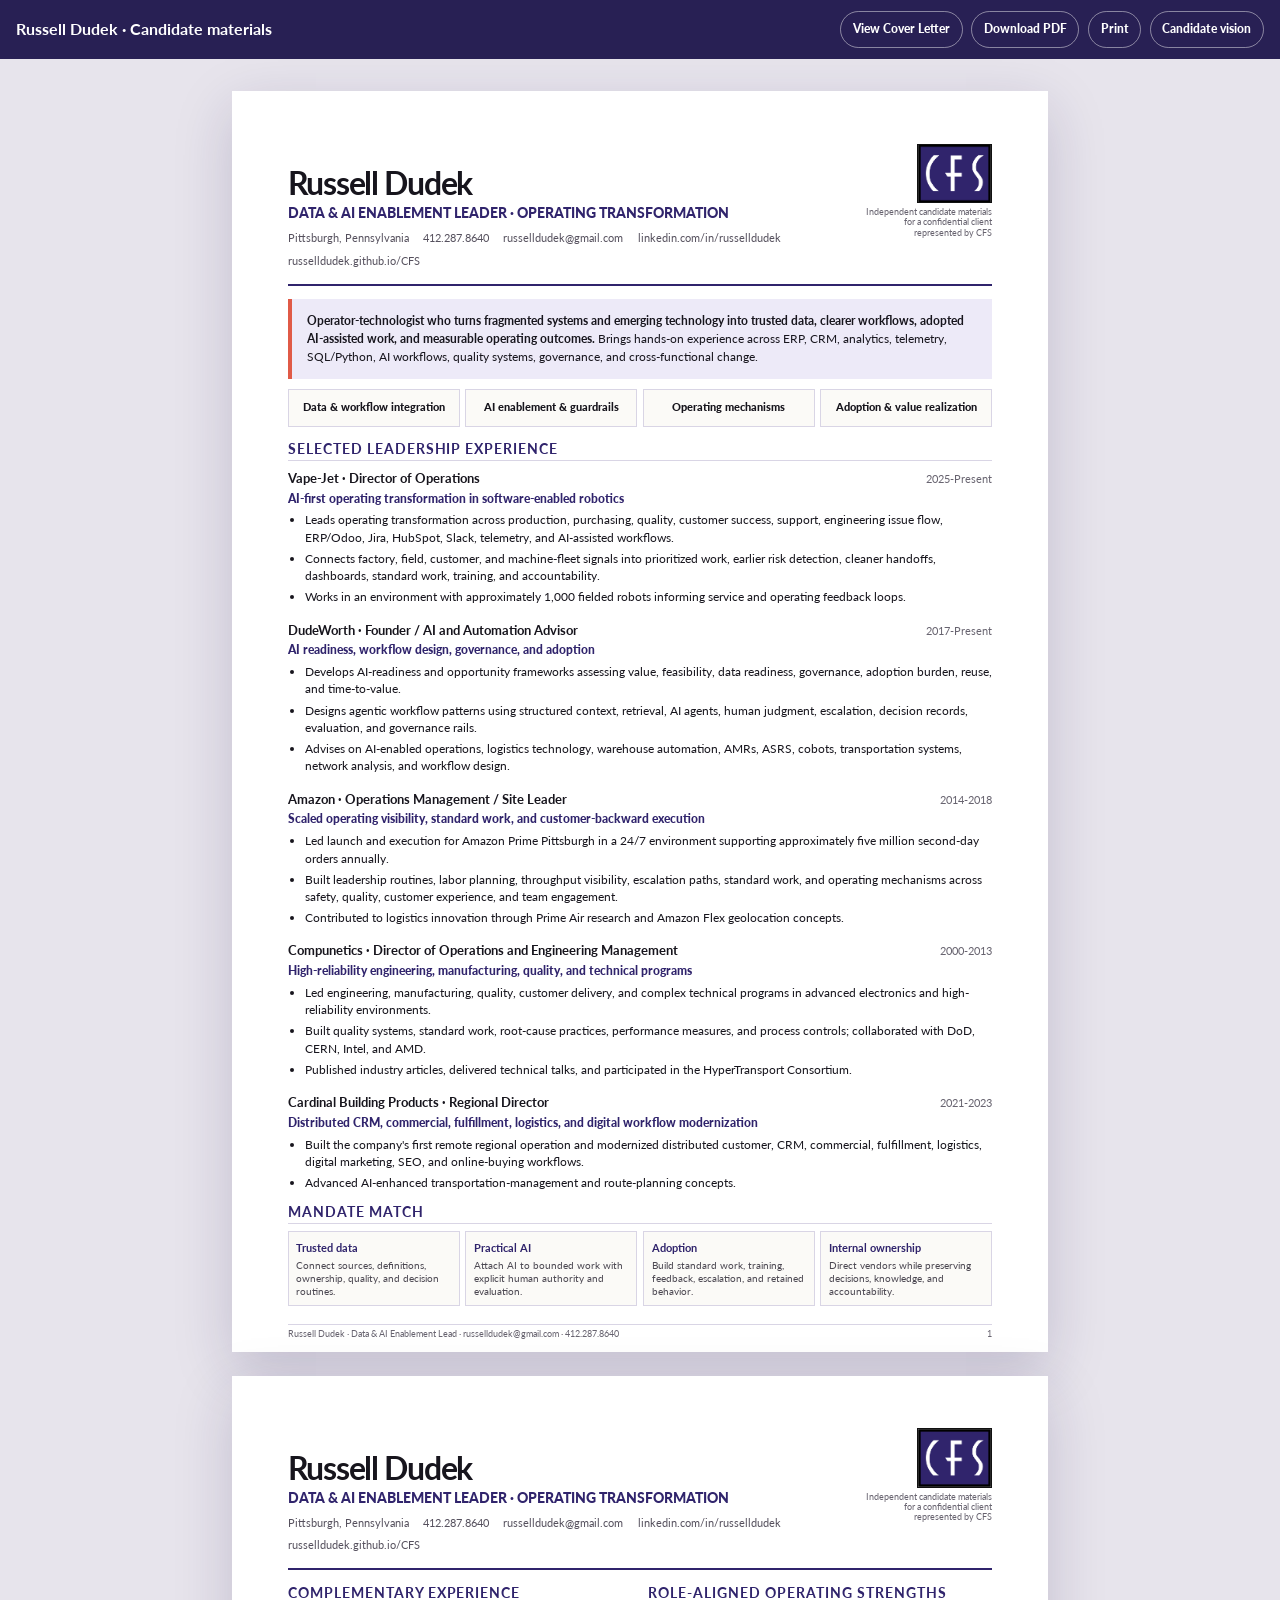
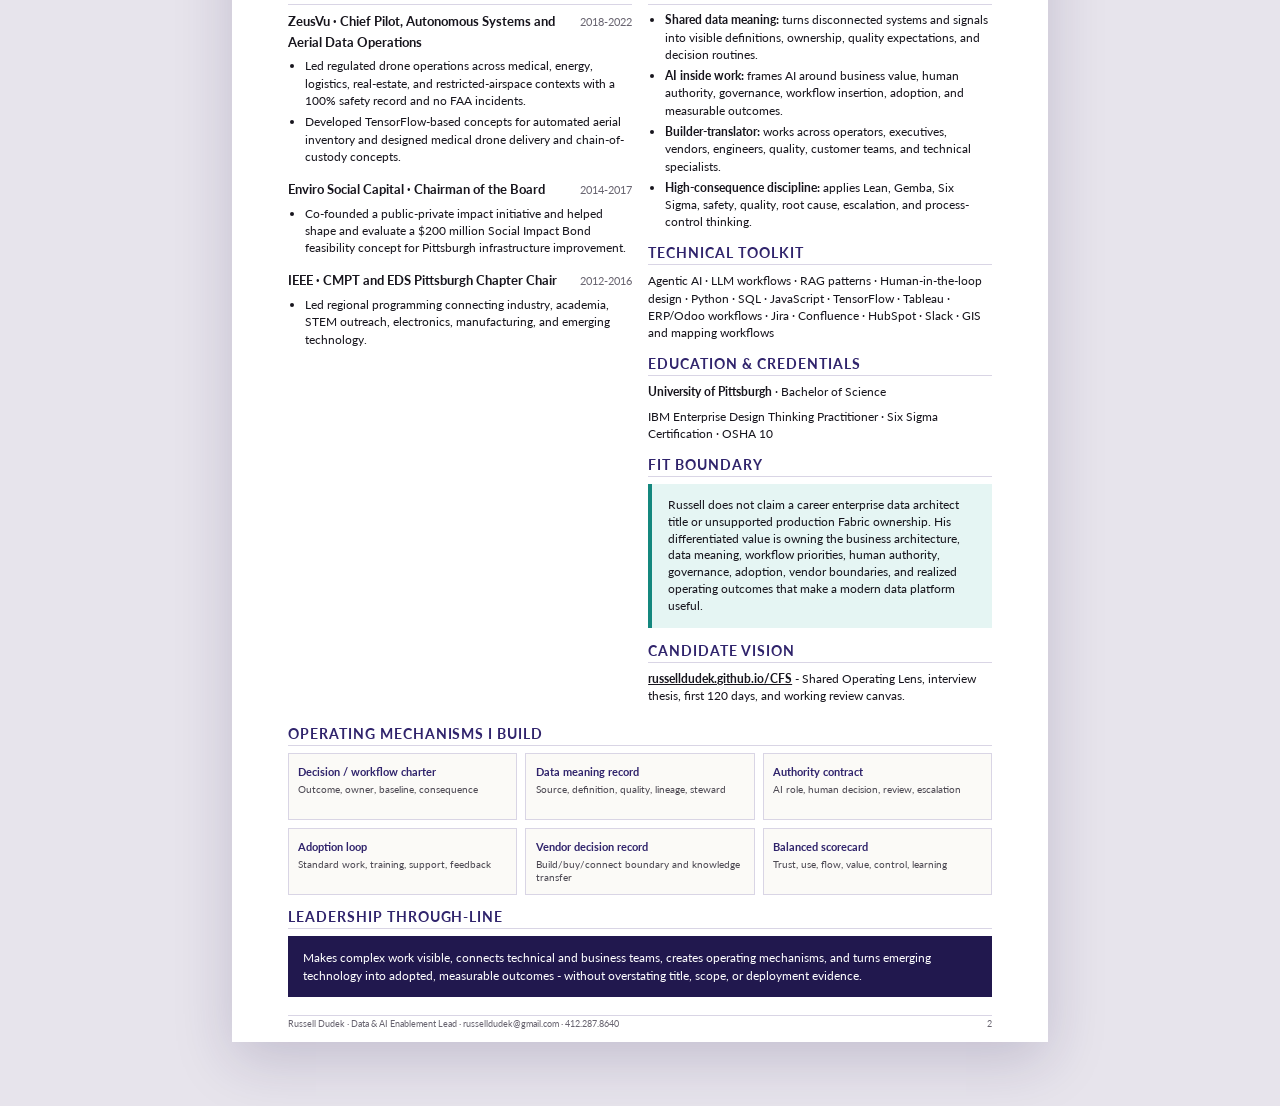
==== resume.html @ 14e761a8 "Publish complete CFS candidate campaign [skip ci]" ====
<!doctype html><html lang="en"><head><title>Russell Dudek | Data & AI Enablement Lead Resume</title><meta charset="utf-8"><meta name="viewport" content="width=device-width, initial-scale=1"><meta name="description" content="Independent candidate vision for a Data & AI Enablement Lead role represented by CFS."><link rel="stylesheet" href="styles.css"></head><body class="document-body">
<div class="document-toolbar"><strong>Russell Dudek · Candidate materials</strong><div class="tool-links"><a href="cover-letter.html">View Cover Letter</a><a href="docs/Russell-Dudek-CFS-Resume.pdf" download>Download PDF</a><button onclick="window.print()">Print</button><a href="index.html">Candidate vision</a></div></div>
<main class="document-stack">
<section class="sheet"><header class="doc-header"><div class="doc-identity"><h1>Russell Dudek</h1><div class="doc-title">DATA & AI ENABLEMENT LEADER · OPERATING TRANSFORMATION</div><div class="contact-line"><span>Pittsburgh, Pennsylvania</span><a href="tel:+14122878640">412.287.8640</a><a href="mailto:russelldudek@gmail.com">russelldudek@gmail.com</a><a href="https://www.linkedin.com/in/russelldudek">linkedin.com/in/russelldudek</a><a href="https://russelldudek.github.io/CFS/">russelldudek.github.io/CFS</a></div></div><div class="doc-brand"><img src="assets/brand/cfs-logo.jpg" alt="CFS logo"><span>Independent candidate materials for a confidential client represented by CFS</span></div></header>
<div class="doc-summary"><strong>Operator-technologist who turns fragmented systems and emerging technology into trusted data, clearer workflows, adopted AI-assisted work, and measurable operating outcomes.</strong> Brings hands-on experience across ERP, CRM, analytics, telemetry, SQL/Python, AI workflows, quality systems, governance, and cross-functional change.</div>
<div class="capability-band"><div class="capability">Data & workflow integration</div><div class="capability">AI enablement & guardrails</div><div class="capability">Operating mechanisms</div><div class="capability">Adoption & value realization</div></div>
<div class="doc-section"><h2>Selected Leadership Experience</h2>
<div class="resume-role"><div class="role-head"><strong>Vape-Jet · Director of Operations</strong><span class="dates">2025-Present</span></div><div class="role-sub">AI-first operating transformation in software-enabled robotics</div><ul class="compact-list"><li>Leads operating transformation across production, purchasing, quality, customer success, support, engineering issue flow, ERP/Odoo, Jira, HubSpot, Slack, telemetry, and AI-assisted workflows.</li><li>Connects factory, field, customer, and machine-fleet signals into prioritized work, earlier risk detection, cleaner handoffs, dashboards, standard work, training, and accountability.</li><li>Works in an environment with approximately 1,000 fielded robots informing service and operating feedback loops.</li></ul></div>
<div class="resume-role"><div class="role-head"><strong>DudeWorth · Founder / AI and Automation Advisor</strong><span class="dates">2017-Present</span></div><div class="role-sub">AI readiness, workflow design, governance, and adoption</div><ul class="compact-list"><li>Develops AI-readiness and opportunity frameworks assessing value, feasibility, data readiness, governance, adoption burden, reuse, and time-to-value.</li><li>Designs agentic workflow patterns using structured context, retrieval, AI agents, human judgment, escalation, decision records, evaluation, and governance rails.</li><li>Advises on AI-enabled operations, logistics technology, warehouse automation, AMRs, ASRS, cobots, transportation systems, network analysis, and workflow design.</li></ul></div>
<div class="resume-role"><div class="role-head"><strong>Amazon · Operations Management / Site Leader</strong><span class="dates">2014-2018</span></div><div class="role-sub">Scaled operating visibility, standard work, and customer-backward execution</div><ul class="compact-list"><li>Led launch and execution for Amazon Prime Pittsburgh in a 24/7 environment supporting approximately five million second-day orders annually.</li><li>Built leadership routines, labor planning, throughput visibility, escalation paths, standard work, and operating mechanisms across safety, quality, customer experience, and team engagement.</li><li>Contributed to logistics innovation through Prime Air research and Amazon Flex geolocation concepts.</li></ul></div>
<div class="resume-role"><div class="role-head"><strong>Compunetics · Director of Operations and Engineering Management</strong><span class="dates">2000-2013</span></div><div class="role-sub">High-reliability engineering, manufacturing, quality, and technical programs</div><ul class="compact-list"><li>Led engineering, manufacturing, quality, customer delivery, and complex technical programs in advanced electronics and high-reliability environments.</li><li>Built quality systems, standard work, root-cause practices, performance measures, and process controls; collaborated with DoD, CERN, Intel, and AMD.</li><li>Published industry articles, delivered technical talks, and participated in the HyperTransport Consortium.</li></ul></div>
<div class="resume-role"><div class="role-head"><strong>Cardinal Building Products · Regional Director</strong><span class="dates">2021-2023</span></div><div class="role-sub">Distributed CRM, commercial, fulfillment, logistics, and digital workflow modernization</div><ul class="compact-list"><li>Built the company's first remote regional operation and modernized distributed customer, CRM, commercial, fulfillment, logistics, digital marketing, SEO, and online-buying workflows.</li><li>Advanced AI-enhanced transportation-management and route-planning concepts.</li></ul></div>
</div>
<div class="doc-section resume-mandate"><h2>Mandate Match</h2><div class="resume-mandate-grid"><div><strong>Trusted data</strong><span>Connect sources, definitions, ownership, quality, and decision routines.</span></div><div><strong>Practical AI</strong><span>Attach AI to bounded work with explicit human authority and evaluation.</span></div><div><strong>Adoption</strong><span>Build standard work, training, feedback, escalation, and retained behavior.</span></div><div><strong>Internal ownership</strong><span>Direct vendors while preserving decisions, knowledge, and accountability.</span></div></div></div><div class="page-contact">Russell Dudek · Data & AI Enablement Lead · russelldudek@gmail.com · 412.287.8640</div><div class="page-marker">1</div></section>
<section class="sheet"><header class="doc-header"><div class="doc-identity"><h1>Russell Dudek</h1><div class="doc-title">DATA & AI ENABLEMENT LEADER · OPERATING TRANSFORMATION</div><div class="contact-line"><span>Pittsburgh, Pennsylvania</span><a href="tel:+14122878640">412.287.8640</a><a href="mailto:russelldudek@gmail.com">russelldudek@gmail.com</a><a href="https://www.linkedin.com/in/russelldudek">linkedin.com/in/russelldudek</a><a href="https://russelldudek.github.io/CFS/">russelldudek.github.io/CFS</a></div></div><div class="doc-brand"><img src="assets/brand/cfs-logo.jpg" alt="CFS logo"><span>Independent candidate materials for a confidential client represented by CFS</span></div></header>
<div class="doc-grid-2">
<div>
<div class="doc-section"><h2>Complementary Experience</h2>
<div class="resume-role"><div class="role-head"><strong>ZeusVu · Chief Pilot, Autonomous Systems and Aerial Data Operations</strong><span class="dates">2018-2022</span></div><ul class="compact-list"><li>Led regulated drone operations across medical, energy, logistics, real-estate, and restricted-airspace contexts with a 100% safety record and no FAA incidents.</li><li>Developed TensorFlow-based concepts for automated aerial inventory and designed medical drone delivery and chain-of-custody concepts.</li></ul></div>
<div class="resume-role"><div class="role-head"><strong>Enviro Social Capital · Chairman of the Board</strong><span class="dates">2014-2017</span></div><ul class="compact-list"><li>Co-founded a public-private impact initiative and helped shape and evaluate a $200 million Social Impact Bond feasibility concept for Pittsburgh infrastructure improvement.</li></ul></div>
<div class="resume-role"><div class="role-head"><strong>IEEE · CMPT and EDS Pittsburgh Chapter Chair</strong><span class="dates">2012-2016</span></div><ul class="compact-list"><li>Led regional programming connecting industry, academia, STEM outreach, electronics, manufacturing, and emerging technology.</li></ul></div>
</div>
</div>
<div>
<div class="doc-section"><h2>Role-Aligned Operating Strengths</h2><ul><li><strong>Shared data meaning:</strong> turns disconnected systems and signals into visible definitions, ownership, quality expectations, and decision routines.</li><li><strong>AI inside work:</strong> frames AI around business value, human authority, governance, workflow insertion, adoption, and measurable outcomes.</li><li><strong>Builder-translator:</strong> works across operators, executives, vendors, engineers, quality, customer teams, and technical specialists.</li><li><strong>High-consequence discipline:</strong> applies Lean, Gemba, Six Sigma, safety, quality, root cause, escalation, and process-control thinking.</li></ul></div>
<div class="doc-section"><h2>Technical Toolkit</h2><p>Agentic AI · LLM workflows · RAG patterns · Human-in-the-loop design · Python · SQL · JavaScript · TensorFlow · Tableau · ERP/Odoo workflows · Jira · Confluence · HubSpot · Slack · GIS and mapping workflows</p></div>
<div class="doc-section"><h2>Education & Credentials</h2><p><strong>University of Pittsburgh</strong> · Bachelor of Science</p><p>IBM Enterprise Design Thinking Practitioner · Six Sigma Certification · OSHA 10</p></div>
<div class="doc-section"><h2>Fit Boundary</h2><div class="callout">Russell does not claim a career enterprise data architect title or unsupported production Fabric ownership. His differentiated value is owning the business architecture, data meaning, workflow priorities, human authority, governance, adoption, vendor boundaries, and realized operating outcomes that make a modern data platform useful.</div></div>
<div class="doc-section"><h2>Candidate Vision</h2><p><a href="https://russelldudek.github.io/CFS/"><strong>russelldudek.github.io/CFS</strong></a> - Shared Operating Lens, interview thesis, first 120 days, and working review canvas.</p></div>
</div></div>
<div class="doc-section"><h2>Operating Mechanisms I Build</h2><div class="mechanism-grid"><div><strong>Decision / workflow charter</strong><span>Outcome, owner, baseline, consequence</span></div><div><strong>Data meaning record</strong><span>Source, definition, quality, lineage, steward</span></div><div><strong>Authority contract</strong><span>AI role, human decision, review, escalation</span></div><div><strong>Adoption loop</strong><span>Standard work, training, support, feedback</span></div><div><strong>Vendor decision record</strong><span>Build/buy/connect boundary and knowledge transfer</span></div><div><strong>Balanced scorecard</strong><span>Trust, use, flow, value, control, learning</span></div></div></div>
<div class="doc-section"><h2>Leadership Through-Line</h2><div class="throughline-band">Makes complex work visible, connects technical and business teams, creates operating mechanisms, and turns emerging technology into adopted, measurable outcomes - without overstating title, scope, or deployment evidence.</div></div>
<div class="page-contact">Russell Dudek · Data & AI Enablement Lead · russelldudek@gmail.com · 412.287.8640</div><div class="page-marker">2</div></section>
</main></body></html>
---- styles.css ----
@import url('https://fonts.googleapis.com/css2?family=Lato:wght@400;700;900&display=swap');
@import url('./brand-tokens.css');

* { box-sizing: border-box; }
html { scroll-behavior: smooth; }
body {
  margin: 0;
  color: var(--brand-ink);
  background: var(--brand-paper);
  font-family: Lato, "Segoe UI", Helvetica, Arial, sans-serif;
  line-height: 1.55;
  text-rendering: optimizeLegibility;
}
a { color: inherit; }
img { max-width: 100%; }
button, a { -webkit-tap-highlight-color: transparent; }
:focus-visible { outline: 3px solid var(--campaign-focus); outline-offset: 3px; }

.skip-link { position: fixed; left: 1rem; top: -5rem; z-index: 999; background: #fff; padding: .8rem 1rem; border-radius: .4rem; box-shadow: var(--shadow); }
.skip-link:focus { top: 1rem; }

.site-nav {
  position: sticky; top: 0; z-index: 20;
  display: flex; align-items: center; justify-content: space-between; gap: 1.25rem;
  padding: .72rem clamp(1rem, 4vw, 4.8rem);
  background: rgba(251,250,247,.92); backdrop-filter: blur(16px);
  border-bottom: 1px solid rgba(48,36,108,.12);
}
.brand-lockup { display: flex; align-items: center; gap: .85rem; min-width: 0; text-decoration: none; }
.brand-lockup img { width: 54px; height: 43px; object-fit: cover; border: 1px solid #111; background: #fff; }
.brand-lockup span { display: block; }
.brand-lockup .brand-kicker { color: var(--brand-primary); font-weight: 900; font-size: .76rem; letter-spacing: .08em; text-transform: uppercase; }
.brand-lockup .brand-sub { font-size: .72rem; color: var(--muted); }
.nav-links { display: flex; align-items: center; gap: 1.2rem; font-size: .82rem; font-weight: 700; }
.nav-links a { text-decoration: none; white-space: nowrap; }
.nav-links .nav-cta { color: #fff; background: var(--brand-primary); border-radius: 999px; padding: .6rem .9rem; }

.hero {
  min-height: calc(100vh - 72px);
  display: grid; grid-template-columns: minmax(0, .95fr) minmax(460px, 1.05fr); align-items: center; gap: clamp(2rem, 5vw, 6rem);
  padding: clamp(3rem, 7vw, 7.5rem) clamp(1.25rem, 6vw, 7.2rem);
  overflow: hidden; position: relative;
}
.hero::before { content: ""; position: absolute; width: 45rem; height: 45rem; border: 1px solid rgba(48,36,108,.1); border-radius: 50%; right: -25rem; top: -17rem; }
.eyebrow { display: inline-flex; align-items: center; gap: .55rem; color: var(--brand-primary); font-weight: 900; text-transform: uppercase; letter-spacing: .14em; font-size: .72rem; }
.eyebrow::before { content: ""; width: 2.3rem; height: 2px; background: var(--campaign-focus); }
h1, h2, h3 { line-height: 1.04; margin: 0; letter-spacing: -.035em; }
h1 { font-size: clamp(3.1rem, 6.3vw, 7.4rem); max-width: 9.8ch; margin-top: 1.4rem; }
.hero .dek { max-width: 38rem; font-size: clamp(1.08rem, 1.35vw, 1.35rem); color: #46414c; margin: 1.5rem 0 0; }
.hero-meta { display: flex; flex-wrap: wrap; gap: .55rem; margin: 1.5rem 0 0; }
.pill { border: 1px solid var(--brand-line); border-radius: 999px; padding: .46rem .68rem; font-size: .76rem; font-weight: 700; background: rgba(255,255,255,.7); }
.action-row { display: flex; flex-wrap: wrap; gap: .8rem; margin-top: 2rem; }
.btn { display: inline-flex; justify-content: center; align-items: center; min-height: 46px; padding: .72rem 1rem; border-radius: 999px; text-decoration: none; font-weight: 900; border: 1px solid var(--brand-primary); }
.btn.primary { background: var(--brand-primary); color: #fff; }
.btn.secondary { background: #fff; color: var(--brand-primary); }

.lens-stage {
  position: relative; min-height: 590px; display: grid; place-items: center;
  background: #fff; border: 1px solid var(--brand-line); box-shadow: var(--shadow); overflow: hidden;
  border-radius: 1.6rem;
}
.lens-stage::before { content: ""; position: absolute; inset: 0; background-image: linear-gradient(rgba(48,36,108,.045) 1px, transparent 1px), linear-gradient(90deg, rgba(48,36,108,.045) 1px, transparent 1px); background-size: 32px 32px; }
.lens-title { position: absolute; top: 1.1rem; left: 1.25rem; right: 1.25rem; display: flex; justify-content: space-between; gap: 1rem; align-items: baseline; z-index: 3; }
.lens-title strong { font-size: .83rem; text-transform: uppercase; letter-spacing: .12em; color: var(--brand-primary); }
.lens-title span { font-size: .72rem; color: var(--muted); }
.lens-system { position: relative; width: min(94%, 670px); height: 420px; z-index: 2; }
.source-stack { position: absolute; left: 0; top: 71px; width: 27%; display: grid; gap: .7rem; }
.source-chip { position: relative; background: #fff; border: 1px solid var(--brand-line); border-left: 4px solid var(--brand-primary); border-radius: .55rem; padding: .66rem .72rem; font-size: .76rem; font-weight: 900; box-shadow: 0 9px 24px rgba(33,24,78,.08); animation: drift-in 5.5s ease-in-out infinite; }
.source-chip:nth-child(2) { animation-delay: -1.1s; border-left-color: var(--campaign-focus); }
.source-chip:nth-child(3) { animation-delay: -2.2s; border-left-color: var(--campaign-signal); }
.source-chip:nth-child(4) { animation-delay: -3.3s; }
.source-chip::after { content: ""; position: absolute; width: 75px; height: 1px; top: 50%; right: -76px; background: linear-gradient(90deg, var(--brand-line), var(--brand-primary)); opacity: .75; }
.lens-aperture { position: absolute; left: 37%; top: 37px; width: 29%; height: 330px; }
.arc { position: absolute; inset: 0; border: 3px solid var(--brand-primary); border-left-color: transparent; border-right-color: transparent; border-radius: 50%; opacity: .75; }
.arc.a2 { inset: 34px 18px; border-color: var(--campaign-focus); border-left-color: transparent; border-right-color: transparent; animation: breathe 4s ease-in-out infinite; }
.arc.a3 { inset: 70px 36px; border-color: var(--campaign-signal); border-left-color: transparent; border-right-color: transparent; animation: breathe 4s ease-in-out -2s infinite; }
.focus-line { position: absolute; left: 50%; top: 12px; bottom: 12px; width: 2px; background: linear-gradient(transparent, var(--campaign-focus), transparent); transform: translateX(-50%); }
.focus-dot { position: absolute; left: 50%; top: 50%; width: 20px; height: 20px; border-radius: 50%; background: var(--campaign-focus); box-shadow: 0 0 0 10px rgba(224,90,71,.13), 0 0 0 22px rgba(224,90,71,.06); transform: translate(-50%, -50%); animation: focus-pulse 3s ease-in-out infinite; }
.output-card { position: absolute; right: 0; top: 88px; width: 28%; min-height: 230px; border-radius: .8rem; color: #fff; padding: 1rem; background: var(--brand-primary-deep); box-shadow: 0 18px 40px rgba(33,24,78,.24); }
.output-label { text-transform: uppercase; letter-spacing: .12em; font-size: .66rem; opacity: .7; }
.output-state { margin-top: .5rem; font-size: 1.45rem; line-height: 1.05; font-weight: 900; }
.output-list { list-style: none; margin: 1rem 0 0; padding: 0; display: grid; gap: .55rem; font-size: .74rem; }
.output-list li { display: flex; align-items: center; gap: .45rem; }
.output-list li::before { content: ""; width: .55rem; height: .55rem; border-radius: 50%; background: var(--campaign-signal); box-shadow: 0 0 0 4px rgba(20,135,126,.18); }
.scenario-panel { position: absolute; left: 1.25rem; right: 1.25rem; bottom: 1.1rem; z-index: 3; display: grid; grid-template-columns: 1fr 1.35fr; gap: 1rem; align-items: end; }
.scenario-buttons { display: flex; flex-wrap: wrap; gap: .5rem; }
.scenario-btn { border: 1px solid var(--brand-line); background: #fff; color: var(--brand-ink); border-radius: 999px; padding: .48rem .65rem; font: inherit; font-size: .7rem; font-weight: 900; cursor: pointer; }
.scenario-btn[aria-pressed="true"] { background: var(--brand-primary); color: #fff; border-color: var(--brand-primary); }
.scenario-readout { border-left: 3px solid var(--campaign-focus); padding-left: .85rem; font-size: .78rem; color: #45414d; }
.scenario-readout strong { color: var(--brand-primary); }

@keyframes drift-in { 0%,100% { transform: translateX(0); } 50% { transform: translateX(10px); } }
@keyframes breathe { 0%,100% { transform: scale(1); opacity: .55; } 50% { transform: scale(.92); opacity: .95; } }
@keyframes focus-pulse { 0%,100% { transform: translate(-50%,-50%) scale(.8); } 50% { transform: translate(-50%,-50%) scale(1.12); } }

.section { padding: clamp(4rem, 8vw, 8rem) clamp(1.25rem, 6vw, 7.2rem); }
.section.dark { background: var(--brand-primary-deep); color: #fff; }
.section.soft { background: var(--brand-primary-soft); }
.section-header { display: grid; grid-template-columns: minmax(0,.65fr) minmax(0,1.35fr); gap: 2rem; align-items: start; margin-bottom: 3.2rem; }
.section-header h2 { font-size: clamp(2.5rem, 5vw, 5.5rem); max-width: 10ch; }
.section-header p { margin: .2rem 0 0; max-width: 46rem; font-size: 1.12rem; color: var(--muted); }
.dark .section-header p { color: rgba(255,255,255,.7); }
.kicker { font-size: .72rem; font-weight: 900; text-transform: uppercase; letter-spacing: .15em; color: var(--campaign-focus); }

.pressure-rail { display: grid; grid-template-columns: repeat(5, 1fr); border-top: 1px solid rgba(255,255,255,.22); border-bottom: 1px solid rgba(255,255,255,.22); }
.pressure { padding: 1.6rem 1rem 1.6rem 0; border-right: 1px solid rgba(255,255,255,.15); }
.pressure + .pressure { padding-left: 1rem; }
.pressure:last-child { border-right: 0; }
.pressure b { display: block; font-size: .72rem; letter-spacing: .1em; text-transform: uppercase; color: #d7cdfd; }
.pressure span { display: block; margin-top: .65rem; font-size: 1.08rem; line-height: 1.25; }

.focus-model { display: grid; grid-template-columns: .7fr 1.3fr; gap: 3rem; align-items: center; }
.focus-word { display: grid; grid-template-columns: repeat(5, 1fr); gap: .35rem; max-width: 540px; }
.focus-letter { aspect-ratio: 1; border-radius: 50%; display: grid; place-items: center; color: #fff; font-size: clamp(1.6rem,3vw,3rem); font-weight: 900; background: var(--brand-primary); position: relative; }
.focus-letter:nth-child(2) { background: #493a87; }
.focus-letter:nth-child(3) { background: var(--campaign-focus); }
.focus-letter:nth-child(4) { background: #5c4a9f; }
.focus-letter:nth-child(5) { background: var(--campaign-signal); }
.focus-letter::after { content: ""; position: absolute; height: 2px; width: .55rem; right: -.46rem; background: var(--brand-line); }
.focus-letter:last-child::after { display: none; }
.focus-steps { display: grid; gap: 0; border-left: 1px solid var(--brand-line); }
.focus-step { display: grid; grid-template-columns: 2.5rem 1fr; gap: .8rem; padding: 1rem 0 1rem 1.2rem; border-bottom: 1px solid var(--brand-line); }
.focus-step:last-child { border-bottom: 0; }
.focus-step .num { color: var(--campaign-focus); font-weight: 900; }
.focus-step strong { display: block; font-size: 1.05rem; }
.focus-step span { color: var(--muted); font-size: .9rem; }

.scorecard { display: grid; grid-template-columns: repeat(3, 1fr); gap: 1px; background: var(--brand-line); border: 1px solid var(--brand-line); }
.metric { padding: 1.45rem; background: var(--brand-paper); min-height: 180px; }
.metric .metric-name { color: var(--brand-primary); font-weight: 900; font-size: 1.12rem; }
.metric .metric-question { margin-top: .55rem; font-size: .9rem; }
.metric .metric-example { display: block; margin-top: 1rem; color: var(--muted); font-size: .76rem; text-transform: uppercase; letter-spacing: .08em; }

.proof-trail { position: relative; display: grid; gap: 1rem; }
.proof-trail::before { content: ""; position: absolute; left: 13.3rem; top: 0; bottom: 0; width: 1px; background: var(--brand-line); }
.proof-item { display: grid; grid-template-columns: 12rem 1fr; gap: 2.5rem; padding: 1.2rem 0; }
.proof-role { text-align: right; }
.proof-role strong { display:block; color: var(--brand-primary); }
.proof-role span { font-size: .78rem; color: var(--muted); }
.proof-copy { position: relative; max-width: 62rem; }
.proof-copy::before { content:""; position:absolute; left:-2.72rem; top:.35rem; width:.7rem; height:.7rem; border-radius:50%; background: var(--campaign-focus); box-shadow:0 0 0 5px var(--brand-paper); }
.proof-copy p { margin: 0; }

.objection { display:grid; grid-template-columns: 1fr 1fr; gap: 1px; background: rgba(255,255,255,.18); border: 1px solid rgba(255,255,255,.18); }
.objection > div { padding: clamp(1.5rem,4vw,3.4rem); background: rgba(255,255,255,.045); }
.objection h3 { font-size: clamp(1.8rem,3.3vw,3.5rem); max-width: 12ch; }
.objection p, .objection li { color: rgba(255,255,255,.75); }
.objection ul { padding-left: 1.2rem; }

.timeline { display:grid; grid-template-columns: repeat(4,1fr); gap: 1px; background: var(--brand-line); border:1px solid var(--brand-line); }
.phase { padding: 1.4rem; background:#fff; min-height: 270px; }
.phase .days { color: var(--campaign-focus); font-size:.75rem; font-weight:900; letter-spacing:.1em; text-transform:uppercase; }
.phase h3 { font-size: 1.35rem; margin-top:.65rem; }
.phase ul { padding-left:1.05rem; color:#4c4852; font-size:.86rem; }

.questions { counter-reset:q; display:grid; grid-template-columns:repeat(2,1fr); gap:1px; background:var(--brand-line); border:1px solid var(--brand-line); }
.question { background:#fff; padding:1.4rem 1.5rem; min-height:145px; }
.question::before { counter-increment:q; content:"0" counter(q); color:var(--campaign-focus); font-size:.72rem; font-weight:900; letter-spacing:.1em; }
.question p { margin:.7rem 0 0; font-size:1rem; }

.docs-strip { display:grid; grid-template-columns:repeat(5,1fr); gap:.8rem; }
.doc-link { text-decoration:none; background:#fff; border:1px solid var(--brand-line); min-height:170px; padding:1rem; display:flex; flex-direction:column; justify-content:space-between; transition:transform .2s ease, box-shadow .2s ease; }
.doc-link:hover { transform:translateY(-4px); box-shadow:0 14px 30px rgba(33,24,78,.1); }
.doc-link span { color:var(--campaign-focus); font-size:.7rem; font-weight:900; text-transform:uppercase; letter-spacing:.1em; }
.doc-link strong { font-size:1.05rem; }

.site-footer { padding:2rem clamp(1.25rem,6vw,7.2rem); background:#17151d; color:#fff; display:flex; justify-content:space-between; gap:2rem; font-size:.76rem; }
.site-footer p { margin:0; max-width:50rem; color:rgba(255,255,255,.68); }

/* Document system */
.document-body { background:#e7e4ec; }
.document-toolbar { position:sticky; top:0; z-index:30; display:flex; justify-content:space-between; align-items:center; gap:1rem; padding:.7rem 1rem; background:rgba(33,24,78,.96); color:#fff; }
.document-toolbar .tool-links { display:flex; flex-wrap:wrap; gap:.55rem; }
.document-toolbar a, .document-toolbar button { color:#fff; text-decoration:none; border:1px solid rgba(255,255,255,.45); border-radius:999px; background:transparent; padding:.5rem .72rem; font:inherit; font-size:.75rem; font-weight:900; cursor:pointer; }
.document-stack { padding:2rem 0 4rem; display:grid; gap:1.5rem; justify-content:center; }
.sheet { width:8.5in; min-height:11in; padding:.55in .58in .47in; background:#fff; box-shadow:0 18px 55px rgba(33,24,78,.18); position:relative; overflow:visible; }
.sheet::after { content:""; position:absolute; left:.58in; right:.58in; bottom:.28in; height:1px; background:var(--brand-line); }
.doc-header { display:grid; grid-template-columns:1fr auto; align-items:start; gap:1rem; padding-bottom:.16in; border-bottom:2px solid var(--brand-primary); }
.doc-identity h1 { font-size:24pt; letter-spacing:-.04em; }
.doc-identity .doc-title { margin-top:.03in; color:var(--brand-primary); font-weight:900; font-size:10.4pt; }
.contact-line { margin-top:.08in; display:flex; flex-wrap:wrap; gap:.08in .15in; color:#55505d; font-size:8.1pt; line-height:1.35; }
.contact-line a { text-decoration:none; }
.doc-brand { text-align:right; max-width:1.43in; }
.doc-brand img { width:.78in; height:.62in; object-fit:cover; border:1px solid #111; display:block; margin-left:auto; }
.doc-brand span { display:block; margin-top:.04in; color:var(--muted); font-size:6.7pt; line-height:1.15; }
.doc-section { margin-top:.16in; }
.doc-section h2 { font-size:10.6pt; letter-spacing:.07em; text-transform:uppercase; color:var(--brand-primary); border-bottom:1px solid var(--brand-line); padding-bottom:.035in; margin-bottom:.07in; }
.doc-section h3 { font-size:9.4pt; letter-spacing:0; }
.doc-section p, .doc-section li { font-size:9.15pt; line-height:1.42; }
.doc-section p { margin:.075in 0; }
.doc-section ul { margin:.05in 0; padding-left:.18in; }
.doc-section li { margin:.04in 0; }
.doc-summary { margin-top:.14in; padding:.14in .16in; background:var(--brand-primary-soft); border-left:4px solid var(--campaign-focus); font-size:9.35pt; line-height:1.42; }
.doc-grid-2 { display:grid; grid-template-columns:1fr 1fr; gap:.17in; }
.doc-grid-3 { display:grid; grid-template-columns:repeat(3,1fr); gap:.11in; }
.resume-role { break-inside:avoid; margin-bottom:.145in; }
.role-head { display:grid; grid-template-columns:1fr auto; gap:.12in; align-items:baseline; }
.role-head strong { font-size:10pt; }
.role-head .dates { font-size:8.2pt; color:var(--muted); white-space:nowrap; }
.role-sub { color:var(--brand-primary); font-size:8.75pt; font-weight:900; }
.compact-list { margin:.03in 0 0; padding-left:.17in; }
.capability-band { display:grid; grid-template-columns:repeat(4,1fr); gap:.06in; margin-top:.1in; }
.capability { border:1px solid var(--brand-line); padding:.1in .07in; font-size:8.2pt; font-weight:900; text-align:center; background:#fbfaf7; }
.page-marker { position:absolute; bottom:.11in; right:.58in; font-size:7pt; color:var(--muted); }
.page-contact { position:absolute; bottom:.11in; left:.58in; font-size:7pt; color:var(--muted); }

.letter-meta { margin-top:.28in; font-size:9.6pt; line-height:1.42; }
.letter-body { margin-top:.22in; font-size:10.7pt; line-height:1.56; }
.letter-body p { margin:0 0 .145in; }
.signature { margin-top:.16in; }
.signature strong { font-size:10.5pt; }

.brief-hero { margin-top:.18in; display:grid; grid-template-columns:1.05fr .95fr; gap:.18in; align-items:stretch; }
.brief-thesis { background:var(--brand-primary-deep); color:#fff; padding:.24in; display:flex; flex-direction:column; justify-content:space-between; min-height:2.35in; }
.brief-thesis .small { font-size:7.4pt; text-transform:uppercase; letter-spacing:.1em; color:#d7cdfd; }
.brief-thesis h2 { font-size:24pt; max-width:9ch; }
.brief-note { background:var(--campaign-focus-soft); border:1px solid #f0c5bc; padding:.2in; font-size:9pt; line-height:1.45; }
.matrix { width:100%; border-collapse:collapse; margin-top:.08in; }
.matrix th, .matrix td { border:1px solid var(--brand-line); padding:.08in .085in; text-align:left; vertical-align:top; font-size:8.55pt; line-height:1.34; }
.matrix th { background:var(--brand-primary); color:#fff; }
.callout { padding:.14in .16in; background:var(--campaign-signal-soft); border-left:4px solid var(--campaign-signal); font-size:8.9pt; line-height:1.42; }

.plan-grid { display:grid; grid-template-columns:repeat(2,1fr); gap:.12in; margin-top:.12in; }
.plan-card { border:1px solid var(--brand-line); padding:.17in; min-height:2.45in; break-inside:avoid; }
.plan-card .days { color:var(--campaign-focus); font-size:7.2pt; text-transform:uppercase; letter-spacing:.1em; font-weight:900; }
.plan-card h3 { font-size:12pt; margin-top:.05in; }
.plan-card ul { padding-left:.17in; margin:.08in 0; }
.plan-card li { font-size:8.65pt; line-height:1.38; margin:.04in 0; }
.plan-output { margin-top:.09in; padding:.085in; background:var(--brand-primary-soft); font-size:8.15pt; }

.review-canvas { margin-top:.1in; display:grid; grid-template-columns:1fr 1fr; gap:.065in; }
.review-field { border:1px solid var(--brand-line); padding:.075in .09in; min-height:.54in; }
.review-field.wide { grid-column:1/-1; }
.review-field .label { color:var(--brand-primary); font-size:7.2pt; text-transform:uppercase; letter-spacing:.09em; font-weight:900; }
.review-field p { margin:.035in 0 0; font-size:7.7pt; line-height:1.25; color:#4d4854; }
.disposition { display:grid; grid-template-columns:repeat(4,1fr); gap:.08in; margin-top:.1in; }
.disposition div { border:1px solid var(--brand-line); padding:.08in; text-align:center; font-size:7.5pt; font-weight:900; }


.resume-mandate { margin-top: .12in; }
.resume-mandate-grid { display:grid; grid-template-columns:repeat(4,1fr); gap:.06in; }
.resume-mandate-grid > div { border:1px solid var(--brand-line); padding:.075in .08in; background:#fbfaf7; min-height:.49in; }
.resume-mandate-grid strong, .mechanism-grid strong { display:block; color:var(--brand-primary); font-size:8.45pt; }
.resume-mandate-grid span, .mechanism-grid span { display:block; margin-top:.025in; font-size:7.75pt; line-height:1.26; color:#4c4852; }
.mechanism-grid { display:grid; grid-template-columns:repeat(3,1fr); gap:.08in; }
.mechanism-grid > div { border:1px solid var(--brand-line); padding:.1in; min-height:.7in; background:#fbfaf7; }
.throughline-band { padding:.14in .16in; background:var(--brand-primary-deep); color:#fff; font-size:9.1pt; line-height:1.42; }


.letter-vision { margin-top:.2in; padding:.12in .16in; min-height:.72in; color:#fff; background:var(--brand-primary-deep); display:grid; grid-template-columns:.7fr 1.3fr; gap:.14in; align-items:center; }
.letter-vision .label { color:#d7cdfd; font-size:7.5pt; text-transform:uppercase; letter-spacing:.12em; font-weight:900; }
.letter-vision strong { display:block; font-size:11.5pt; line-height:1.05; margin-top:.025in; }
.letter-vision p { margin:0; font-size:8.15pt; line-height:1.3; color:#eeeaf9; }
.letter-vision a { color:#fff; font-weight:900; }

@media (max-width: 1050px) {
  .hero { grid-template-columns:1fr; }
  .hero h1 { max-width:11ch; }
  .lens-stage { min-height:620px; }
  .pressure-rail { grid-template-columns:1fr 1fr; }
  .pressure { border-bottom:1px solid rgba(255,255,255,.15); }
  .focus-model { grid-template-columns:1fr; }
  .timeline { grid-template-columns:1fr 1fr; }
  .docs-strip { grid-template-columns:repeat(3,1fr); }
}
@media (max-width: 840px) {
  .nav-links { overflow-x:auto; max-width:60vw; padding-bottom:.2rem; }
  .nav-links a:not(.nav-cta) { display:none; }
  .document-toolbar { flex-direction:column; align-items:flex-start; }
  .document-toolbar > strong { font-size:.78rem; }
  .document-toolbar .tool-links { width:100%; max-width:100%; overflow-x:auto; flex-wrap:nowrap; padding-bottom:.18rem; }
  .document-toolbar .tool-links a, .document-toolbar .tool-links button { flex:0 0 auto; }
  .section-header { grid-template-columns:1fr; }
  .scorecard { grid-template-columns:1fr 1fr; }
  .proof-trail::before { left:.35rem; }
  .proof-item { grid-template-columns:1fr; gap:.4rem; padding-left:1.6rem; }
  .proof-role { text-align:left; }
  .proof-copy::before { left:-1.55rem; }
  .objection, .questions { grid-template-columns:1fr; }
  .document-stack { padding:1rem; display:block; }
  .sheet { width:100%; min-height:0; margin-bottom:1rem; padding:1.1rem; }
  .sheet::after, .page-marker, .page-contact { display:none; }
  .doc-header { grid-template-columns:1fr; }
  .doc-brand { text-align:left; max-width:none; display:flex; align-items:center; gap:.5rem; }
  .doc-brand img { margin:0; }
  .doc-grid-2, .doc-grid-3, .brief-hero, .plan-grid, .review-canvas, .resume-mandate-grid, .mechanism-grid, .letter-vision { grid-template-columns:1fr; }
  .review-field.wide { grid-column:auto; }
  .capability-band { grid-template-columns:1fr 1fr; }
  .disposition { grid-template-columns:1fr 1fr; }
  .matrix { display:block; overflow-x:auto; }
}
@media (max-width: 620px) {
  .hero { padding-top:3rem; }
  h1 { font-size:3.25rem; }
  .lens-stage { min-height:720px; }
  .lens-system { height:510px; width:92%; }
  .source-stack { top:28px; left:0; width:44%; }
  .source-chip::after { width:34px; right:-35px; }
  .lens-aperture { left:44%; top:40px; width:38%; height:290px; }
  .output-card { right:0; top:330px; width:58%; min-height:155px; }
  .scenario-panel { grid-template-columns:1fr; }
  .pressure-rail, .scorecard, .timeline, .docs-strip { grid-template-columns:1fr; }
  .focus-word { max-width:100%; }
  .site-footer { flex-direction:column; }
}

@media print {
  @page { size: Letter; margin:0; }
  body.document-body { background:#fff; }
  .document-toolbar { display:none !important; }
  .document-stack { padding:0; display:block; }
  .sheet { width:8.5in; height:11in; min-height:11in; padding:.55in .58in .47in; margin:0; box-shadow:none; box-sizing:content-box; overflow:hidden; break-after:page; page-break-after:always; }
  .sheet:last-child { break-after:auto; page-break-after:auto; }
  .doc-header { grid-template-columns: 1fr auto; }
  .doc-brand { text-align: right; max-width: 1.43in; display: block; }
  .doc-brand img { margin-left: auto; }
  .doc-grid-2 { grid-template-columns: 1fr 1fr; }
  .doc-grid-3 { grid-template-columns: repeat(3, 1fr); }
  .brief-hero { grid-template-columns: 1.05fr .95fr; }
  .plan-grid { grid-template-columns: repeat(2, 1fr); }
  .review-canvas { grid-template-columns: 1fr 1fr; }
  .review-field.wide { grid-column: 1 / -1; }
  .capability-band { grid-template-columns: repeat(4, 1fr); }
  .disposition { grid-template-columns: repeat(4, 1fr); }
  .resume-mandate-grid { grid-template-columns:repeat(4,1fr); }
  .mechanism-grid { grid-template-columns:repeat(3,1fr); }
  .letter-vision { grid-template-columns:.7fr 1.3fr; }
  .matrix { display: table; overflow: visible; }
  a { text-decoration:none; }
}

@media (prefers-reduced-motion: reduce) {
  html { scroll-behavior:auto; }
  *, *::before, *::after { animation-duration:.001ms !important; animation-iteration-count:1 !important; transition-duration:.001ms !important; }
  .source-chip { transform:none !important; }
}
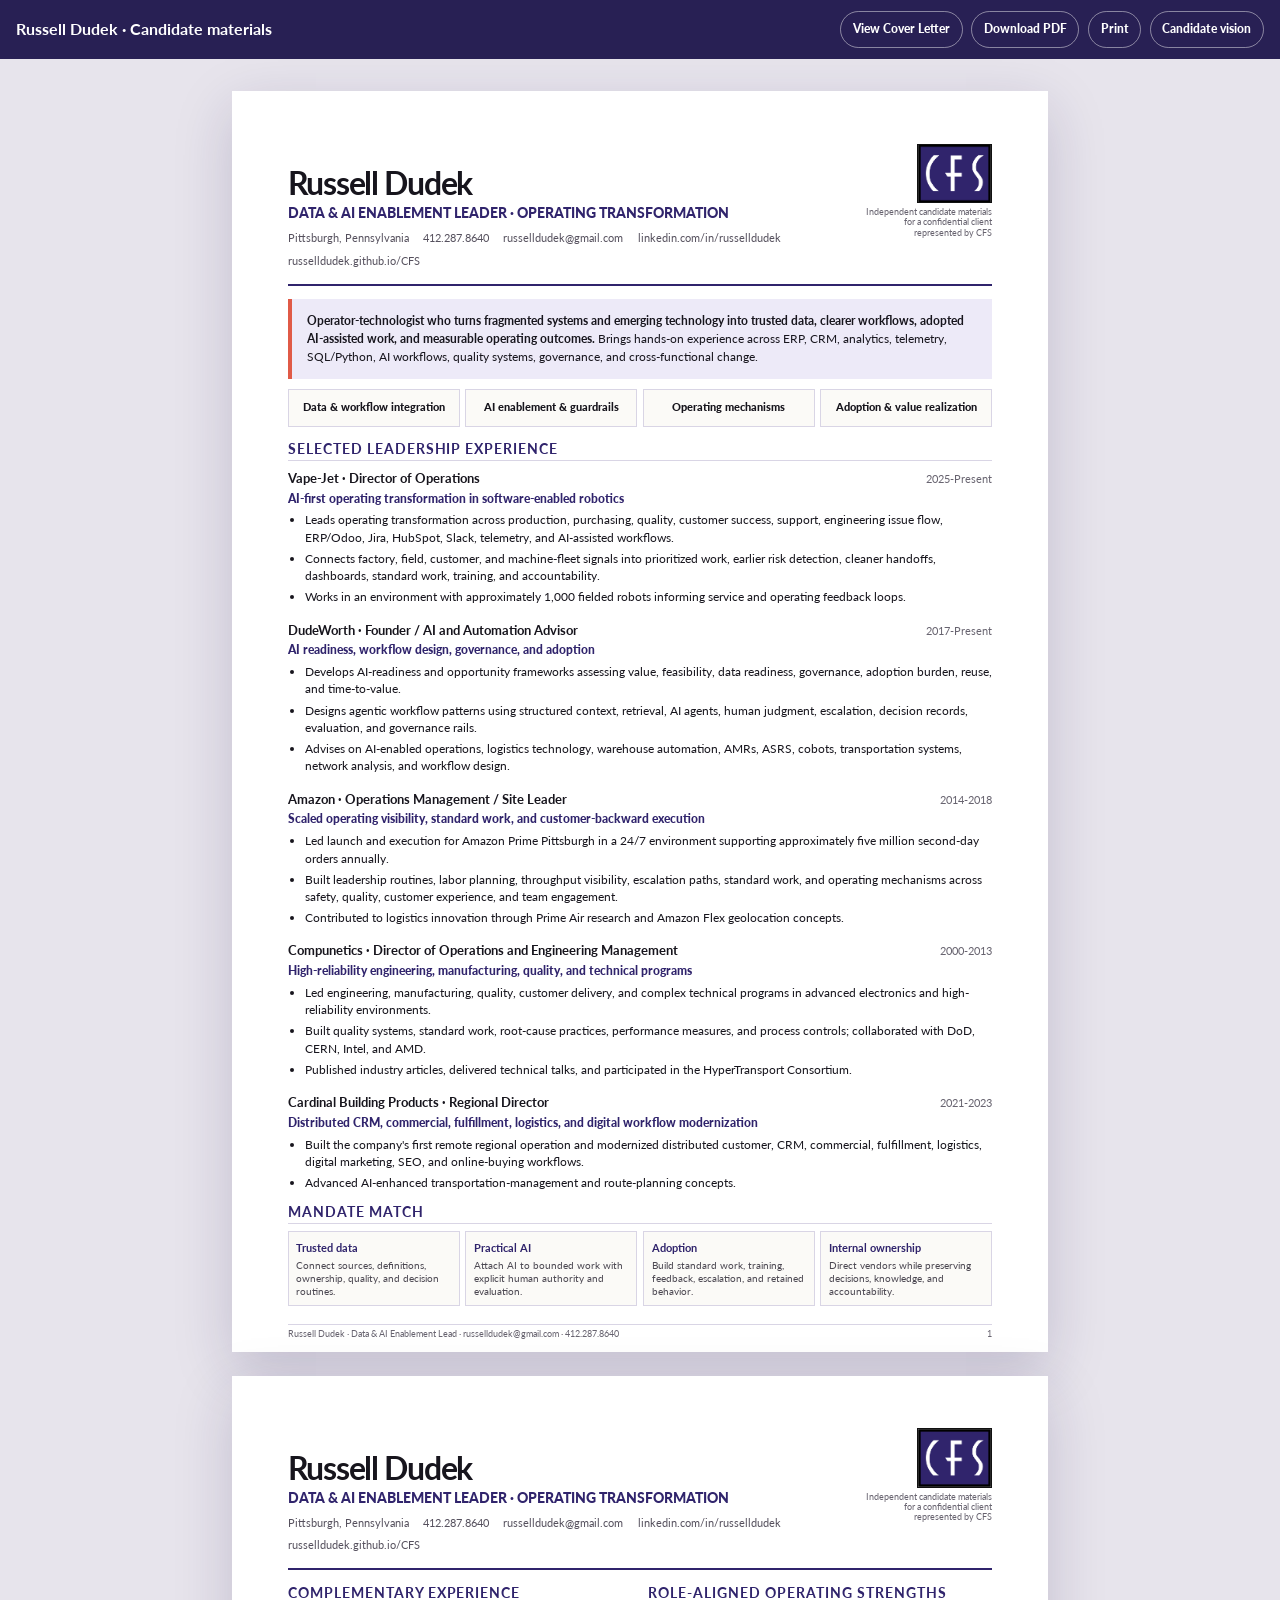
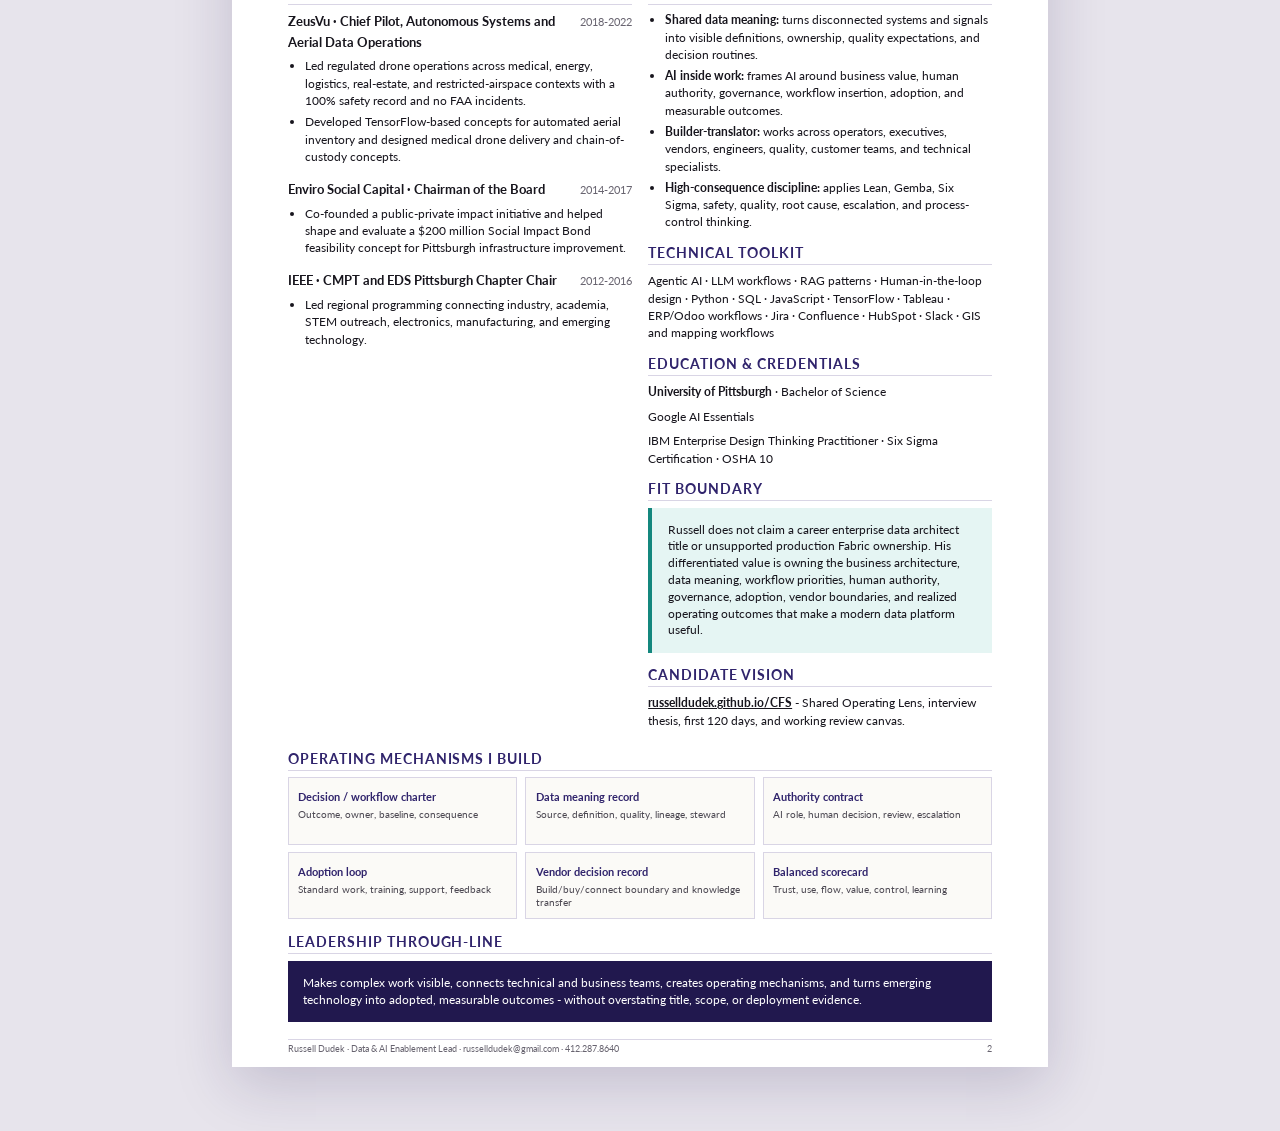
==== commit 931d87c5: "Add Google AI Essentials to resume credentials" ====
--- a/resume.html
+++ b/resume.html
@@ -24,7 +24,7 @@
 <div>
 <div class="doc-section"><h2>Role-Aligned Operating Strengths</h2><ul><li><strong>Shared data meaning:</strong> turns disconnected systems and signals into visible definitions, ownership, quality expectations, and decision routines.</li><li><strong>AI inside work:</strong> frames AI around business value, human authority, governance, workflow insertion, adoption, and measurable outcomes.</li><li><strong>Builder-translator:</strong> works across operators, executives, vendors, engineers, quality, customer teams, and technical specialists.</li><li><strong>High-consequence discipline:</strong> applies Lean, Gemba, Six Sigma, safety, quality, root cause, escalation, and process-control thinking.</li></ul></div>
 <div class="doc-section"><h2>Technical Toolkit</h2><p>Agentic AI · LLM workflows · RAG patterns · Human-in-the-loop design · Python · SQL · JavaScript · TensorFlow · Tableau · ERP/Odoo workflows · Jira · Confluence · HubSpot · Slack · GIS and mapping workflows</p></div>
-<div class="doc-section"><h2>Education & Credentials</h2><p><strong>University of Pittsburgh</strong> · Bachelor of Science</p><p>IBM Enterprise Design Thinking Practitioner · Six Sigma Certification · OSHA 10</p></div>
+<div class="doc-section"><h2>Education & Credentials</h2><p><strong>University of Pittsburgh</strong> · Bachelor of Science</p><p>Google AI Essentials</p><p>IBM Enterprise Design Thinking Practitioner · Six Sigma Certification · OSHA 10</p></div>
 <div class="doc-section"><h2>Fit Boundary</h2><div class="callout">Russell does not claim a career enterprise data architect title or unsupported production Fabric ownership. His differentiated value is owning the business architecture, data meaning, workflow priorities, human authority, governance, adoption, vendor boundaries, and realized operating outcomes that make a modern data platform useful.</div></div>
 <div class="doc-section"><h2>Candidate Vision</h2><p><a href="https://russelldudek.github.io/CFS/"><strong>russelldudek.github.io/CFS</strong></a> - Shared Operating Lens, interview thesis, first 120 days, and working review canvas.</p></div>
 </div></div>
